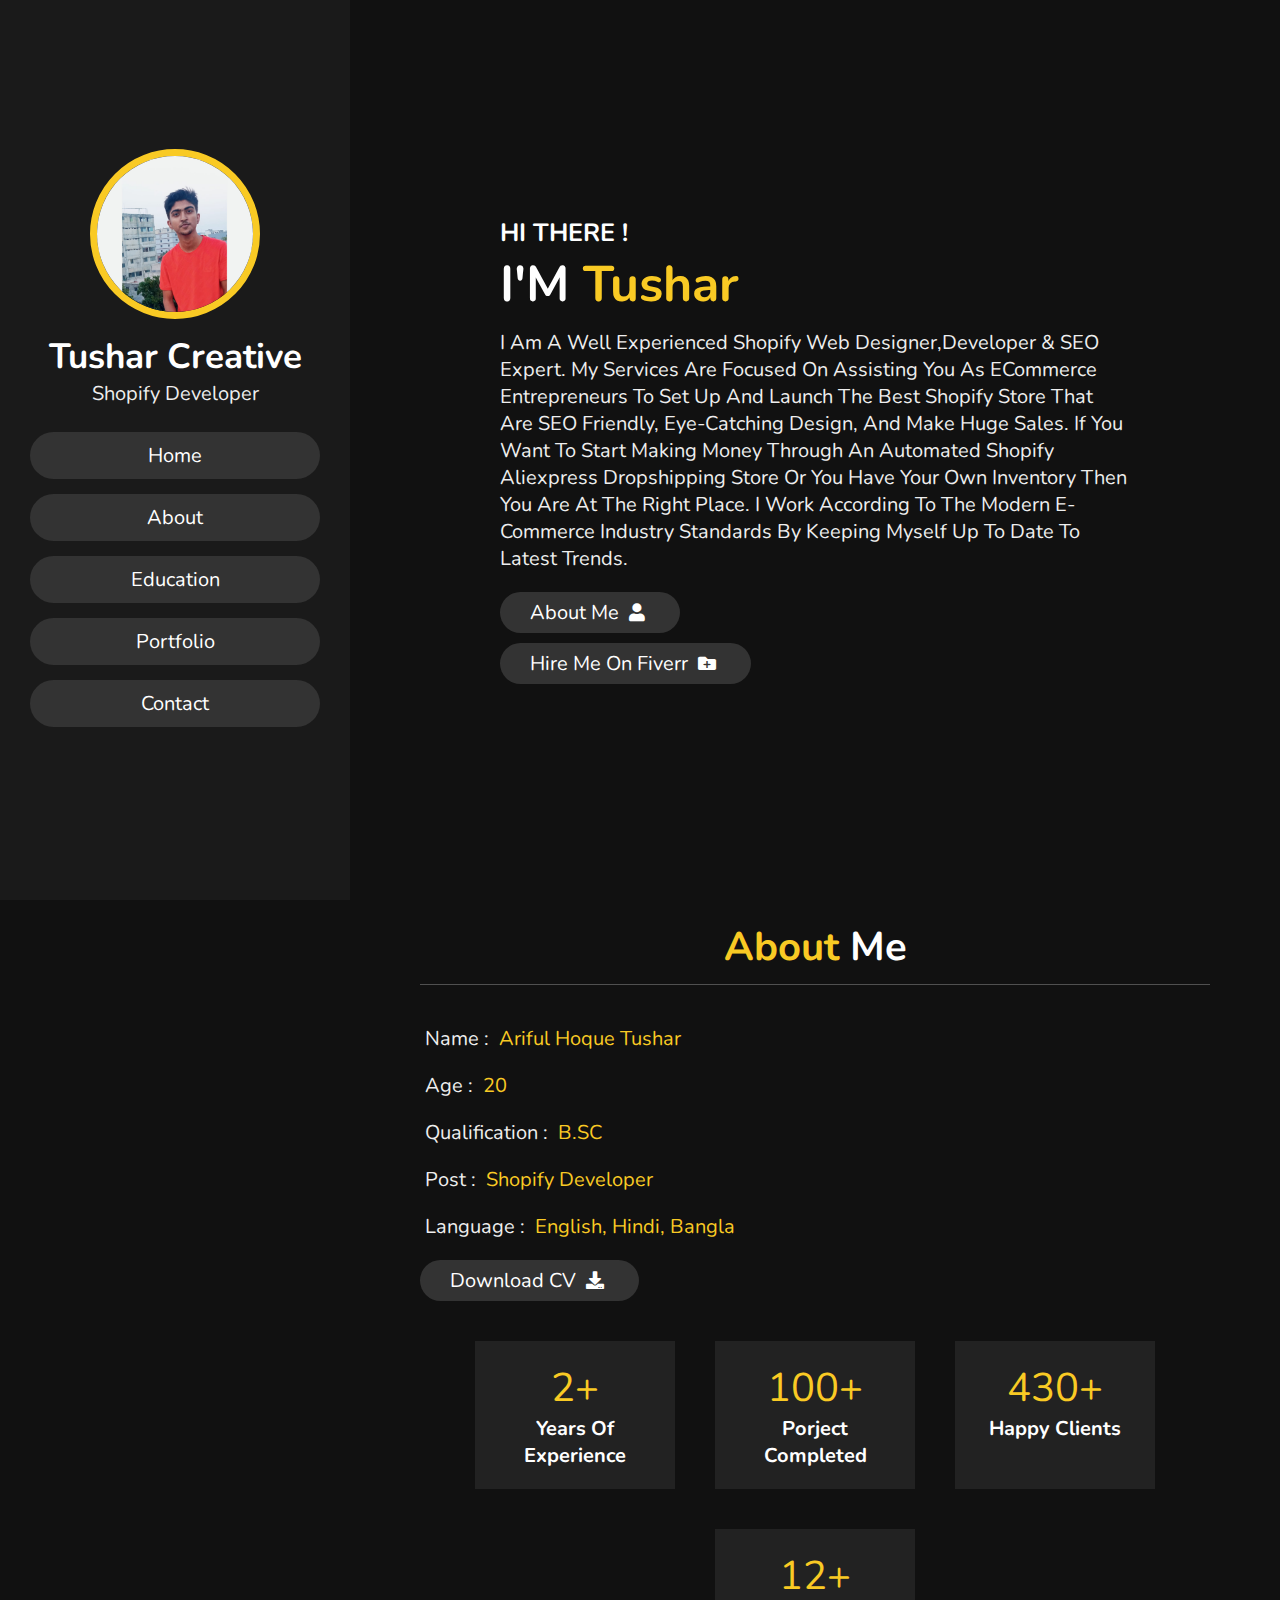
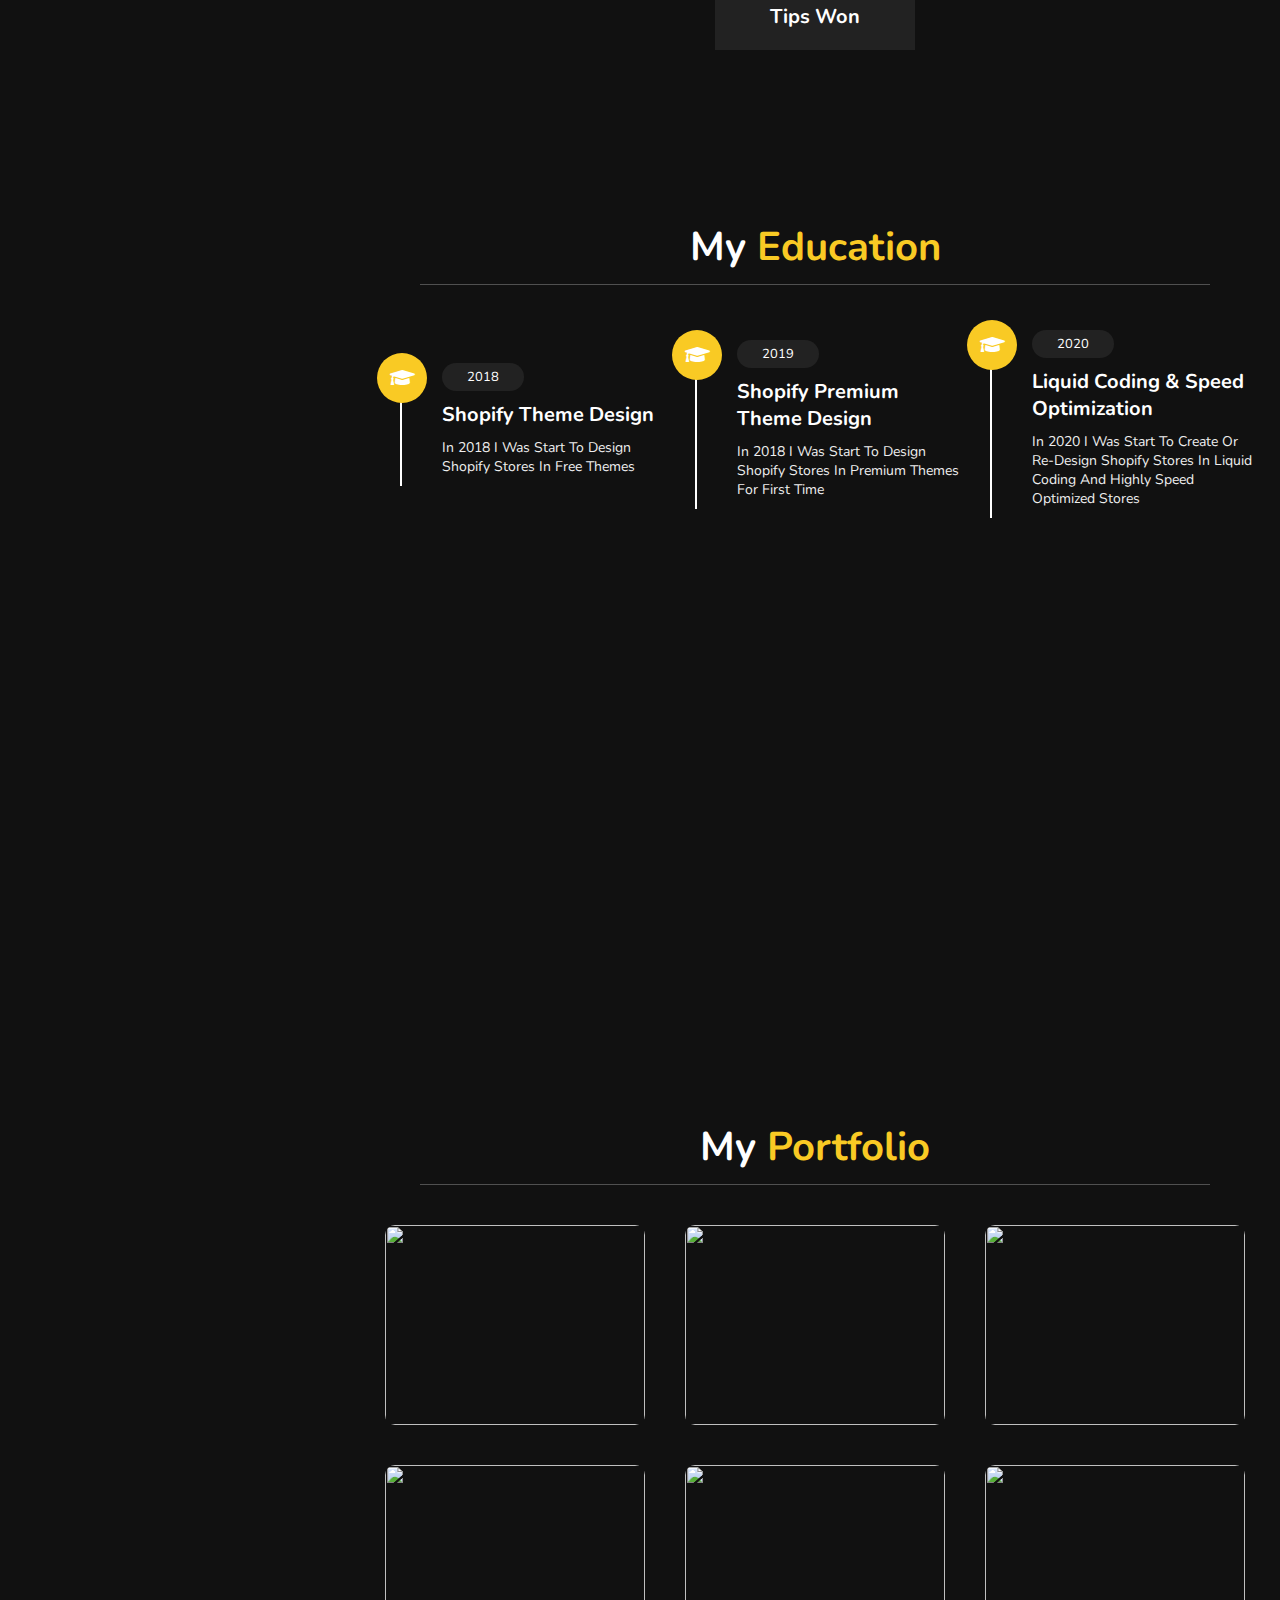
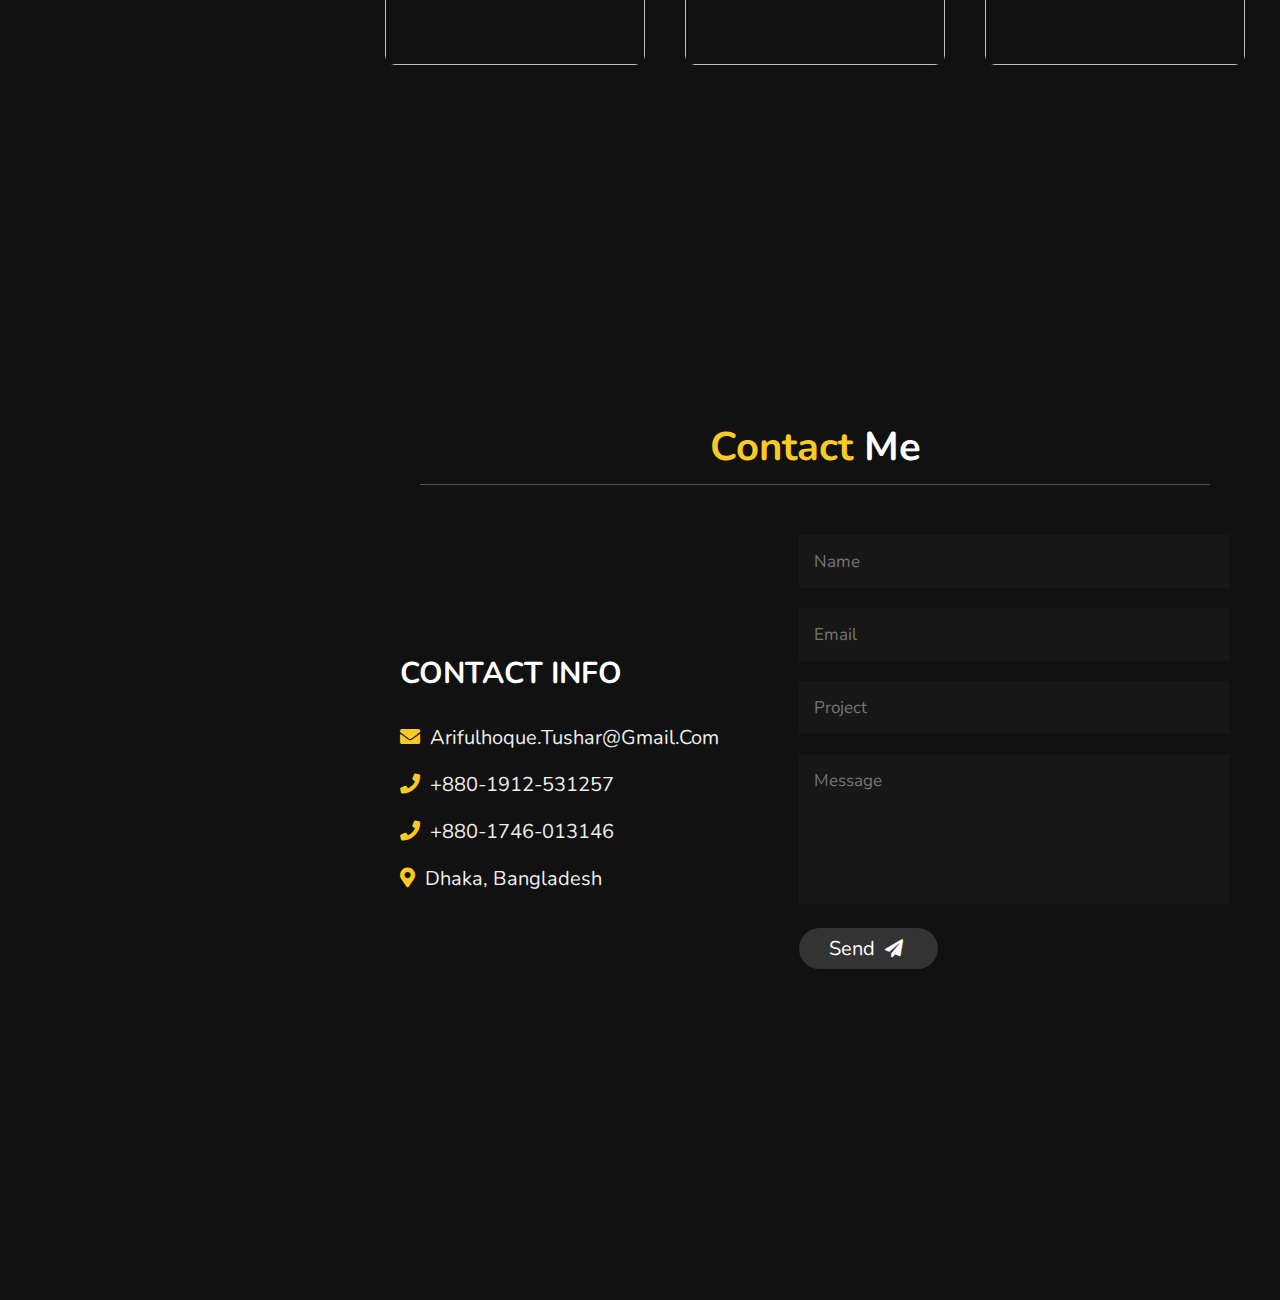
==== index.html @ 5eaf52e3 "update" ====
<!DOCTYPE html>
<html lang="en">
<head>
    <meta charset="UTF-8">
    <meta name="viewport" content="width=device-width, initial-scale=1.0">
    <title>responsive personal portfolio website design tutorail</title>

    <!-- font awesome cdn link  -->
    <link rel="stylesheet" href="https://cdnjs.cloudflare.com/ajax/libs/font-awesome/5.15.2/css/all.min.css">

    <!-- custom css file link  -->
    <link rel="stylesheet" href="style.css">

</head>
<body>
    
<!-- header section starts  -->

<header>

    <div class="user">
        <img src="images/profile.jpeg" alt="">
        <h3 class="name">Tushar Creative</h3>
        <p class="post">Shopify Developer</p>
    </div>

    <nav class="navbar">
        <ul>
            <li><a href="#home">home</a></li>
            <li><a href="#about">about</a></li>
            <li><a href="#education">education</a></li>
            <li><a href="#portfolio">portfolio</a></li>
            <li><a href="#contact">contact</a></li>
        </ul>
    </nav>

</header>

<!-- header section ends -->

<div id="menu" class="fa fa-bars"></div>

<!-- home section starts  -->

<section class="home" id="home">

    <h3>HI THERE !</h3>
    <h1>I'M <span>Tushar</span></h1>
    <p>I am a well experienced Shopify Web Designer,Developer & SEO Expert.
	   My services are focused on assisting you as eCommerce entrepreneurs to set up and launch the best Shopify store that are SEO friendly, 
	   eye-catching design, and make huge sales. If you want to start making money through an automated
	   Shopify Aliexpress dropshipping store or you have your own inventory then you are at the right place.
	   I work according to the modern e-commerce industry standards by keeping myself up to date to latest trends.
    </p>
    <a href="#about"><button class="btn">about me <i class="fas fa-user"></i></button></a> 
	<a href="https://www.fiverr.com/tushar_creative"><button class="btn">hire me on Fiverr <i class="fas fa-folder-plus"></i></button></a> 

</section>

<!-- home section ends -->

<!-- about section starts  -->

<section class="about" id="about">

<h1 class="heading"> <span>about</span> me </h1>

<div class="row">

    <div class="info">
        <h3> <span> name : </span> Ariful Hoque Tushar </h3>
        <h3> <span> age : </span> 20 </h3>
        <h3> <span> qualification : </span> B.SC </h3>
        <h3> <span> post : </span> shopify developer </h3>
        <h3> <span> language : </span> English, hindi, bangla</h3>
        <a href="#"><button class="btn"> download CV <i class="fas fa-download"></i> </button></a>
    </div>

    <div class="counter">

        <div class="box">
            <span>2+</span>
            <h3>years of experience</h3>
        </div>

        <div class="box">
            <span>100+</span>
            <h3>porject completed</h3>
        </div>

        <div class="box">
            <span>430+</span>
            <h3>happy clients</h3>
        </div>

        <div class="box">
            <span>12+</span>
            <h3>tips won</h3>
        </div>

    </div>

</div>

</section>

<!-- about section ends -->

<!-- education section starts  -->

<section class="education" id="education">

<h1 class="heading"> my <span>education</span> </h1>

<div class="box-container">

    <div class="box">
        <i class="fas fa-graduation-cap"></i>
        <span>2018</span>
        <h3>Shopify Theme Design</h3>
        <p>In 2018 I was start to design shopify stores in free themes</p>
    </div>

    <div class="box">
        <i class="fas fa-graduation-cap"></i>
        <span>2019</span>
        <h3>Shopify Premium Theme Design</h3>
        <p>In 2018 I was start to design shopify stores in premium themes for first time</p>
    </div>

    <div class="box">
        <i class="fas fa-graduation-cap"></i>
        <span>2020</span>
        <h3>Liquid Coding & Speed Optimization</h3>
        <p>In 2020 I was start to create or re-design shopify stores in Liquid coding and highly speed optimized stores </p>
    </div>

    <!--div class="box">
        <i class="fas fa-graduation-cap"></i>
        <span>2019</span>
        <h3>front end development</h3>
        <p>Lorem ipsum dolor sit amet consectetur adipisicing elit. Obcaecati quos alias praesentium. Id autem provident laborum quae, distinctio eaque temporibus!</p>
    </div>

    <div class="box">
        <i class="fas fa-graduation-cap"></i>
        <span>2020</span>
        <h3>front end development</h3>
        <p>Lorem ipsum dolor sit amet consectetur adipisicing elit. Obcaecati quos alias praesentium. Id autem provident laborum quae, distinctio eaque temporibus!</p>
    </div>

    <div class="box">
        <i class="fas fa-graduation-cap"></i>
        <span>2021</span>
        <h3>front end development</h3>
        <p>Lorem ipsum dolor sit amet consectetur adipisicing elit. Obcaecati quos alias praesentium. Id autem provident laborum quae, distinctio eaque temporibus!</p>
    </div-->

</div>

</section>

<!-- education section ends -->

<!-- portfolio section starts  -->

<section class="portfolio" id="portfolio">

<h1 class="heading"> my <span>portfolio</span> </h1>

<div class="box-container">

    <div class="box">
        <img src="images/img1.jpg" alt="">
    </div>

    <div class="box">
        <img src="images/img2.jpg" alt="">
    </div>

    <div class="box">
        <img src="images/img3.jpg" alt="">
    </div>

    <div class="box">
        <img src="images/img4.jpg" alt="">
    </div>

    <div class="box">
        <img src="images/img5.jpg" alt="">
    </div>

    <div class="box">
        <img src="images/img6.jpg" alt="">
    </div>

</div>

</section>

<!-- portfolio section ends -->

<!-- contact section starts  -->

<section class="contact" id="contact">

<h1 class="heading"> <span>contact</span> me </h1>

<div class="row">

    <div class="content">

        <h3 class="title">contact info</h3>

        <div class="info">
            <h3> <i class="fas fa-envelope"></i> arifulhoque.tushar@gmail.com </h3>
            <h3> <i class="fas fa-phone"></i> +880-1912-531257 </h3>
            <h3> <i class="fas fa-phone"></i> +880-1746-013146 </h3>
            <h3> <i class="fas fa-map-marker-alt"></i> Dhaka, Bangladesh </h3>
        </div>

    </div>

    <form action="">

        <input type="text" placeholder="name" class="box">
        <input type="email" placeholder="email" class="box">
        <input type="text" placeholder="project" class="box">
        <textarea name="" id="" cols="30" rows="10" class="box message" placeholder="message"></textarea>
        <button type="submit" class="btn"> send <i class="fas fa-paper-plane"></i> </button>

    </form>

</div>

</section>

<!-- contact section ends -->


<!-- scroll top button  -->

<a href="#home" class="top">
    <img src="images/scroll-top-img.png" alt="">
</a>















<!-- jquery cdn link  -->
<script src="https://cdnjs.cloudflare.com/ajax/libs/jquery/3.6.0/jquery.min.js"></script>

<!-- custom js file link  -->
<script src="js/script.js"></script>


</body>
</html>
---- style.css ----
@import url('https://fonts.googleapis.com/css2?family=Nunito:wght@200;300;400;600&display=swap');

:root{
    --yellow:#f9ca24;
}

*{
    font-family: 'Nunito', sans-serif;
    margin:0; padding:0;
    box-sizing: border-box;
    text-decoration: none;
    outline: none; border:none;
    text-transform: capitalize;
    transition: all .2s linear;
}

*::selection{
    background:var(--yellow);
    color:#333;
}

html{
    font-size: 62.5%;
    overflow-x: hidden;
}

html::-webkit-scrollbar{
    width:1.4rem;
}

html::-webkit-scrollbar-track{
    background:#222;
}

html::-webkit-scrollbar-thumb{
    background:var(--yellow);
}

body{
    background:#111;
    overflow-x: hidden;
    padding-left: 35rem;
}

section{
    min-height: 100vh;
    padding:1rem;
}

.btn{
    padding:.7rem 3rem;
    background:#333;
    color:#fff;
    cursor: pointer;
    margin-top: 1rem;
    font-size: 2rem;
    border-radius: 5rem;
}

.btn i{
    padding:0 .5rem;
    font-size: 1.8rem;
}

.btn:hover{
    background:var(--yellow);
}

.heading{
    text-align: center;
    margin:0 6rem;
    font-size: 4rem;
    padding:1rem;
    border-bottom: .1rem solid #fff4;
    color:#fff;
}

.heading span{
    color:var(--yellow);
}

header{
    position: fixed;
    top:0; left:0;
    z-index: 1000;
    height:100%;
    width:35rem;
    background:#1a1a1a;
    display: flex;
    align-items: center;
    justify-content: center;
    flex-flow: column;
    text-align: center;
}

header .user img{
    height:17rem;
    width:17rem;
    border-radius: 50%;
    object-fit: cover;
    margin-bottom: 1rem;
    border:.7rem solid var(--yellow);
}

header .user .name{
    font-size: 3.5rem;
    color:#fff;
}

header .user .post{
    font-size: 2rem;
    color:#eee;
}

header .navbar{
    width:100%;
}

header .navbar ul{
    list-style: none;
    padding:1rem 3rem;
}


header .navbar ul li a{
    display: block;
    padding:1rem;
    margin:1.5rem 0;
    background:#333;
    color:#fff;
    font-size: 2rem;
    border-radius: 5rem;
}

header .navbar ul li a:hover{
    background:var(--yellow);
}

#menu{
    position: fixed;
    top:2rem; right:2rem;
    background:#333;
    color:#fff;
    cursor: pointer;
    font-size: 2.5rem;
    padding:1rem 1.5rem;
    z-index: 1000;
    display: none;
}

.home{
    display: flex;
    justify-content: center;
    flex-flow: column;
    padding:0 15rem;
}

.home h3{
    font-size: 2.5rem;
    color:#fff;
}

.home h1{
    font-size:5rem;
    color:#fff;
}

.home h1 span{
    color:var(--yellow);
}

.home p{
    font-size:2rem;
    color:#eee;
    padding: 1rem 0;
}

.about .row{
    display: flex;
    align-items: center;
    justify-content: center;
    flex-wrap: wrap;
    padding:1rem 0;
}

.about .row .info{
    flex:1 1 48rem;
    padding:2rem 1rem;
    padding-left: 6rem;
}

.about .row .info h3{
    font-size: 2rem;
    color:var(--yellow);
    padding:1rem 0;
    font-weight: normal;
}

.about .row .info h3 span{
    color:#eee;
    padding:0 .5rem;
}

.about .row .counter{
    flex:1 1 48rem;
    display: flex;
    justify-content: center;
    flex-wrap: wrap;
}

.about .row .counter .box{
    width:20rem;
    background:#222;
    text-align: center;
    padding: 2rem;
    margin:2rem;
}

.about .row .counter .box span{
    font-size: 4rem;
    color:var(--yellow);
}

.about .row .counter .box h3{
    font-size: 2rem;
    color:#fff;
}

.education .box-container{
    display: flex;
    align-items: center;
    justify-content: space-between;
    flex-wrap: wrap;
    padding:1rem 0;
    padding-left: 3rem;
}

.education .box-container .box{
    width:27rem;
    margin:4rem 1rem;
    padding-left: 4rem;
    border-left: .2rem solid #fff;
    position: relative;
}

.education .box-container .box span{
    font-size: 1.3rem;
    background:#222;
    color:#fff;
    border-radius: 5rem;
    padding:.5rem 2.5rem;
}

.education .box-container .box h3{
    font-size: 2rem;
    color:#fff;
    padding-top: 1.5rem;
}

.education .box-container .box p{
    font-size: 1.4rem;
    color:#eee;
    padding: 1rem 0;
}

.education .box-container .box i{
    position: absolute;
    top:-1.5rem; left:-2.5rem;
    height:5rem;
    width: 5rem;
    border-radius: 50%;
    line-height: 5rem;
    text-align: center;
    font-size: 2rem;
    color:#fff;
    background:var(--yellow);
}

.portfolio .box-container{
    display: flex;
    align-items: center;
    justify-content: center;
    flex-wrap: wrap;
    padding:2rem 0;
}

.portfolio .box-container .box{
    height: 20rem;
    width:26rem;
    border-radius: 1rem;
    margin:2rem;
    overflow: hidden;
    cursor: pointer;
}

.portfolio .box-container .box img{
    height:100%;
    width:100%;
    object-fit: cover;
}

.portfolio .box-container .box:hover img{
    transform: scale(1.2);
}

.contact .row{
    display: flex;
    align-items: center;
    justify-content: center;
    flex-wrap: wrap;
}

.contact .row .content{
    flex:1 1 30rem;
    padding:4rem;
    padding-bottom: 0;
}

.contact .row form{
    flex:1 1 45rem;
    padding:2rem;
    margin:2rem;
    margin-bottom: 4rem;
}

.contact .row form .box{
    padding:1.5rem;
    margin:1rem 0;
    background:#3333;
    color:#fff;
    text-transform: none;
    font-size: 1.7rem;
    width:100%;
}

.contact .row form .box::placeholder{
    text-transform: capitalize;
}

.contact .row form .message{
    height: 15rem;
    resize: none;
}

.contact .row .content .title{
    text-transform: uppercase;
    color:#fff;
    font-size: 3rem;
    padding-bottom: 2rem;
}

.contact .row .content .info h3{
    display: flex;
    align-items: center;
    font-size: 2rem;
    color:#eee;
    padding:1rem 0;
    font-weight: normal;
}

.contact .row .content .info h3 i{
    padding-right: 1rem;
    color:var(--yellow);
}

.top{
    position: fixed;
    bottom:7.5rem; right: 2rem;
    z-index: 100;
    display: none;
}



















/* media queries  */

@media (max-width:1200px){

    html{
        font-size: 55%;
    }

    .home{
        padding:1rem 4rem;
    }

}

@media (max-width:991px){

   header{
       left:-120%;
   }

   #menu{
       display: block;
   }

   header.toggle{
    left:0%;
   }

   body{
       padding:0;
   }

}

@media (max-width:768px){

    html{
        font-size: 50%;
    }
 
 }

@media (max-width:400px){

    header{
        width: 100vw;
    }

    .heading{
        margin:0 3rem;
    }

    .about .row .counter .box{
        width: 100%;
    }
 
    .education .box-container .box{
        width:100%;
    }

    .portfolio .box-container .box{
        width:100%;
    }

    .contact .row form{
        margin:3rem 0;
    }

 }
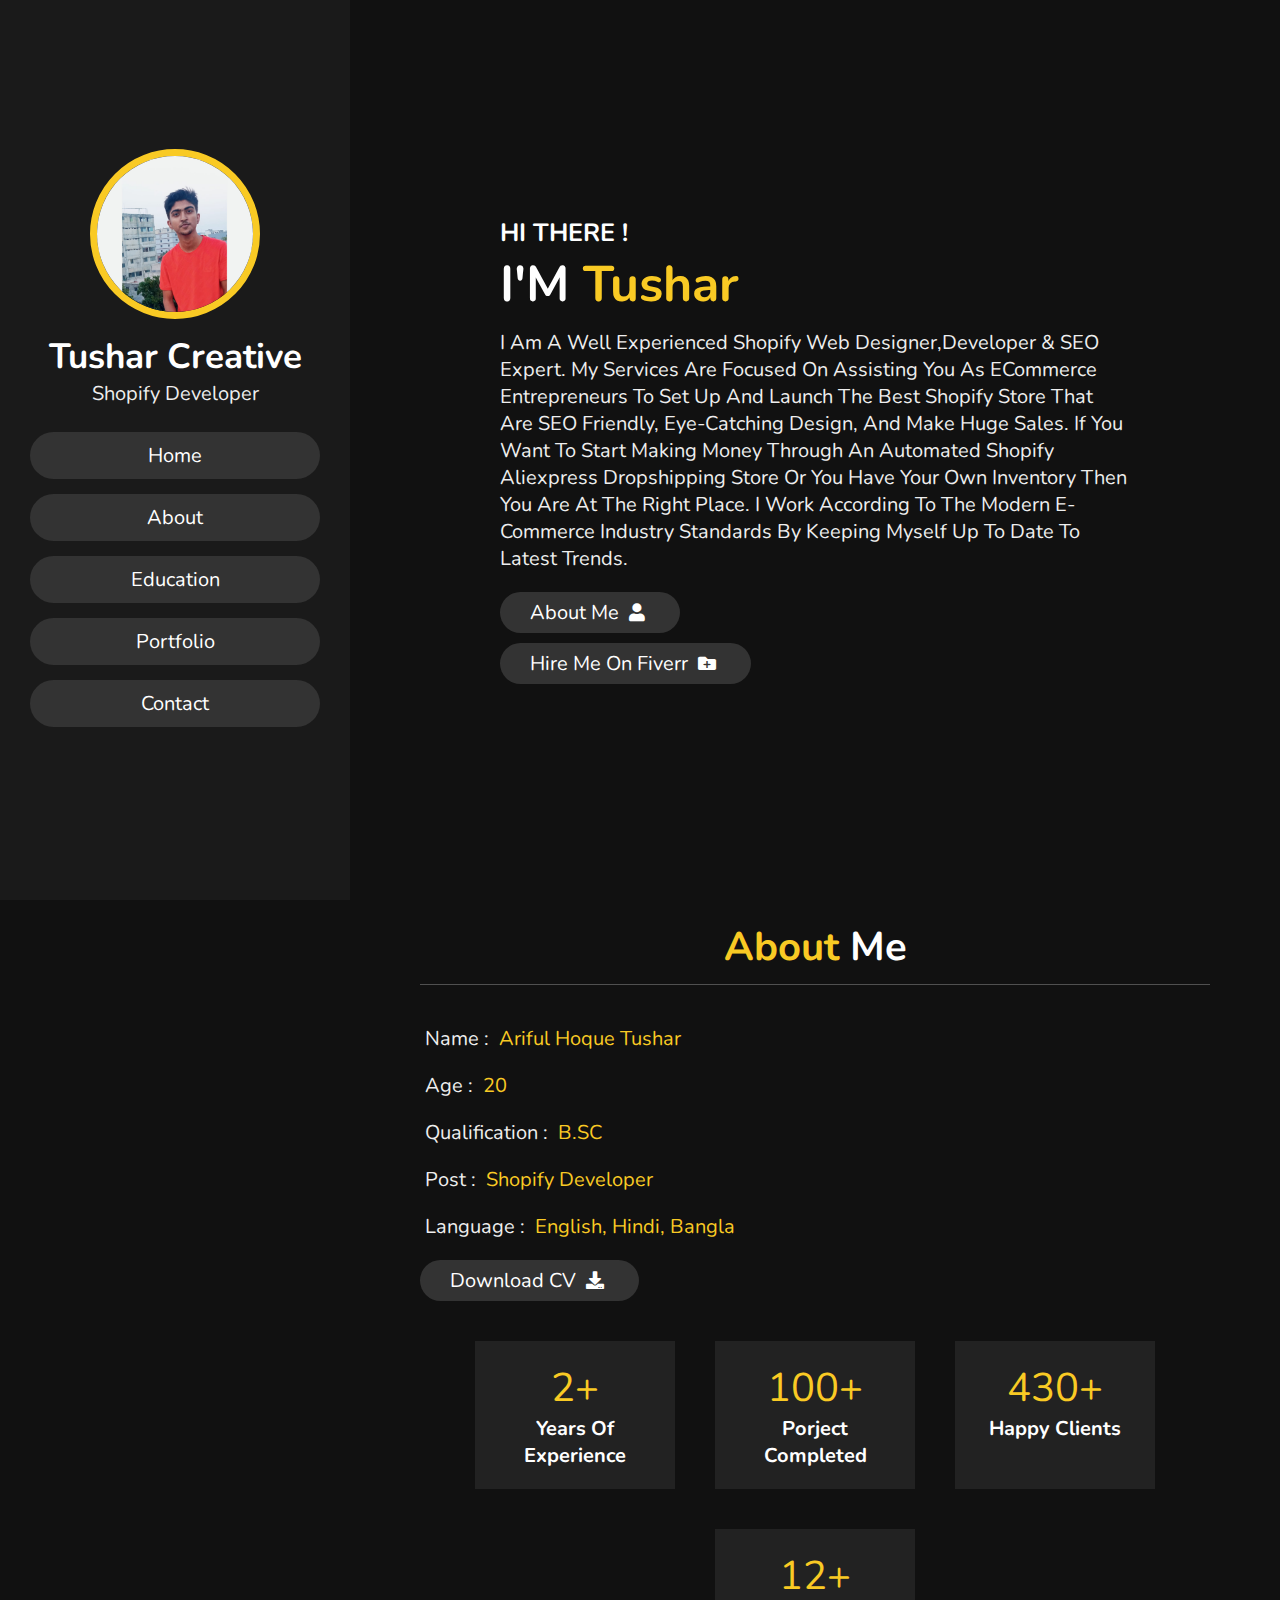
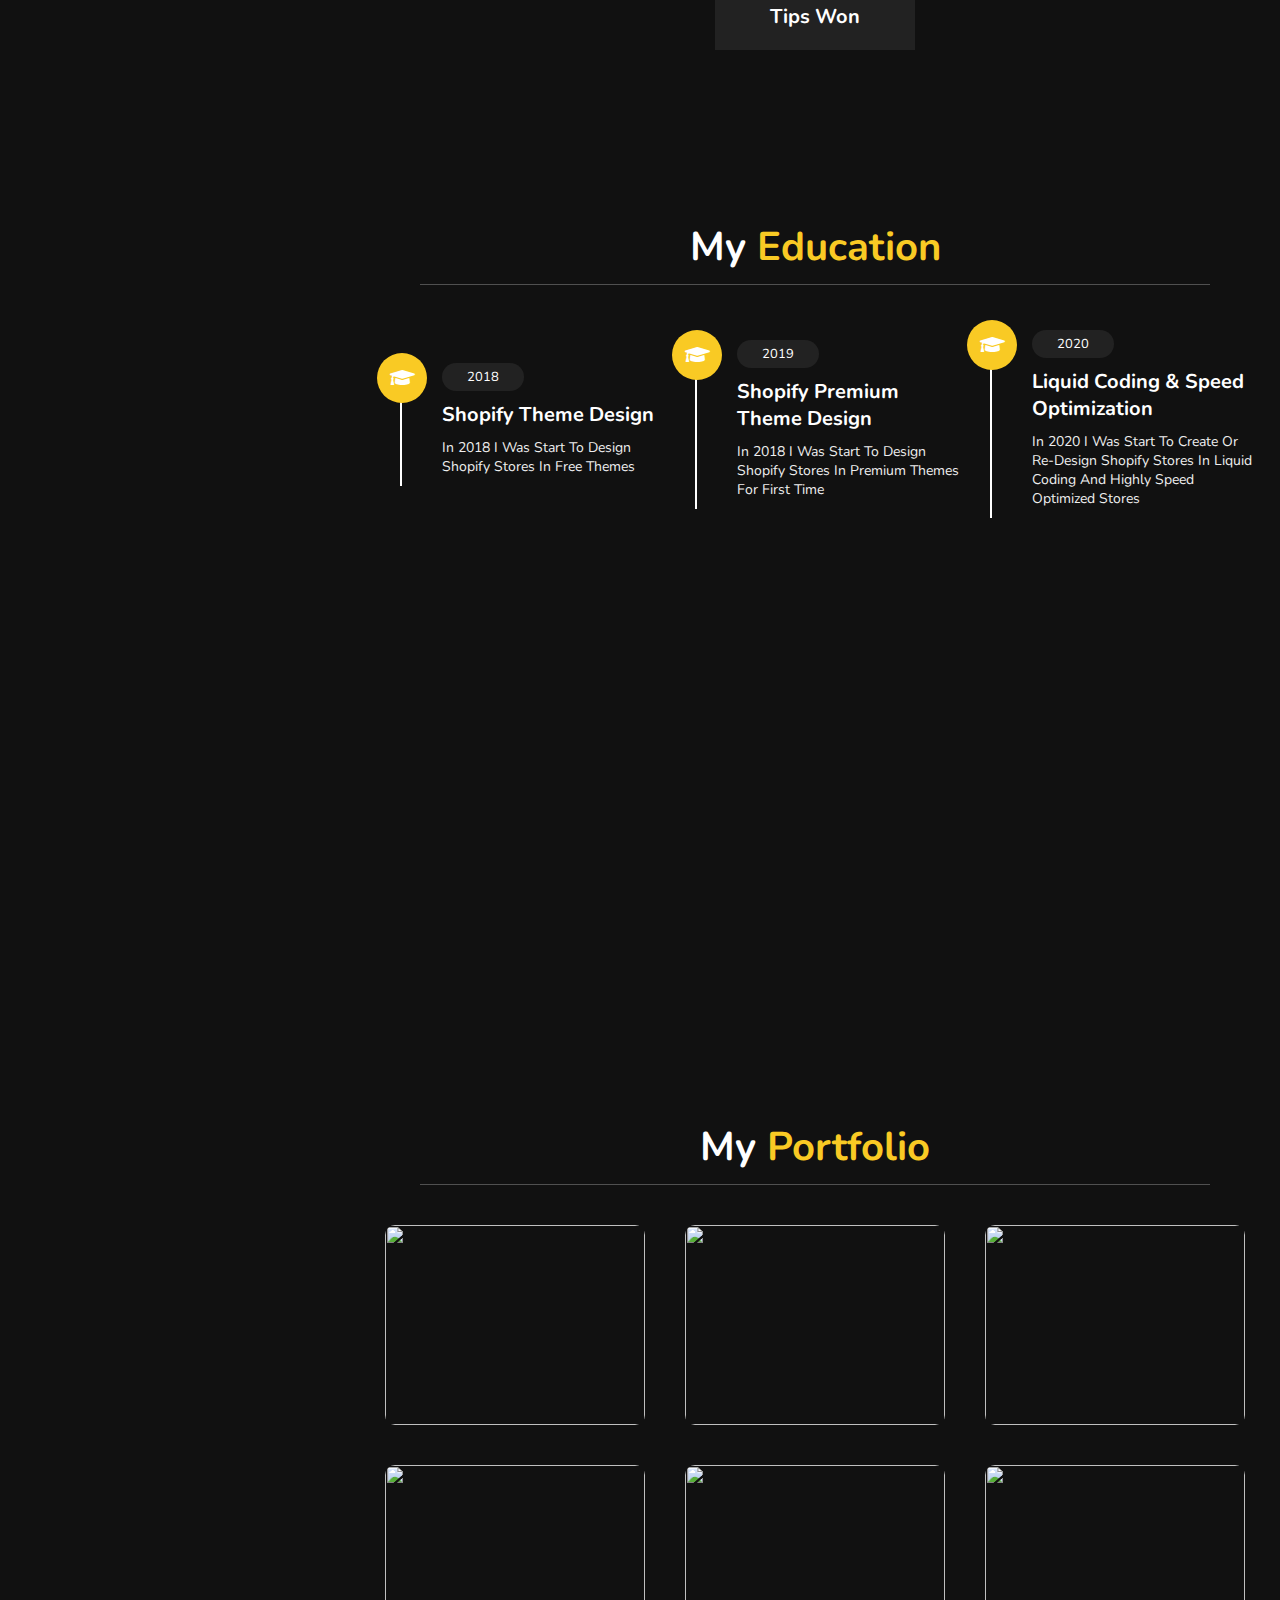
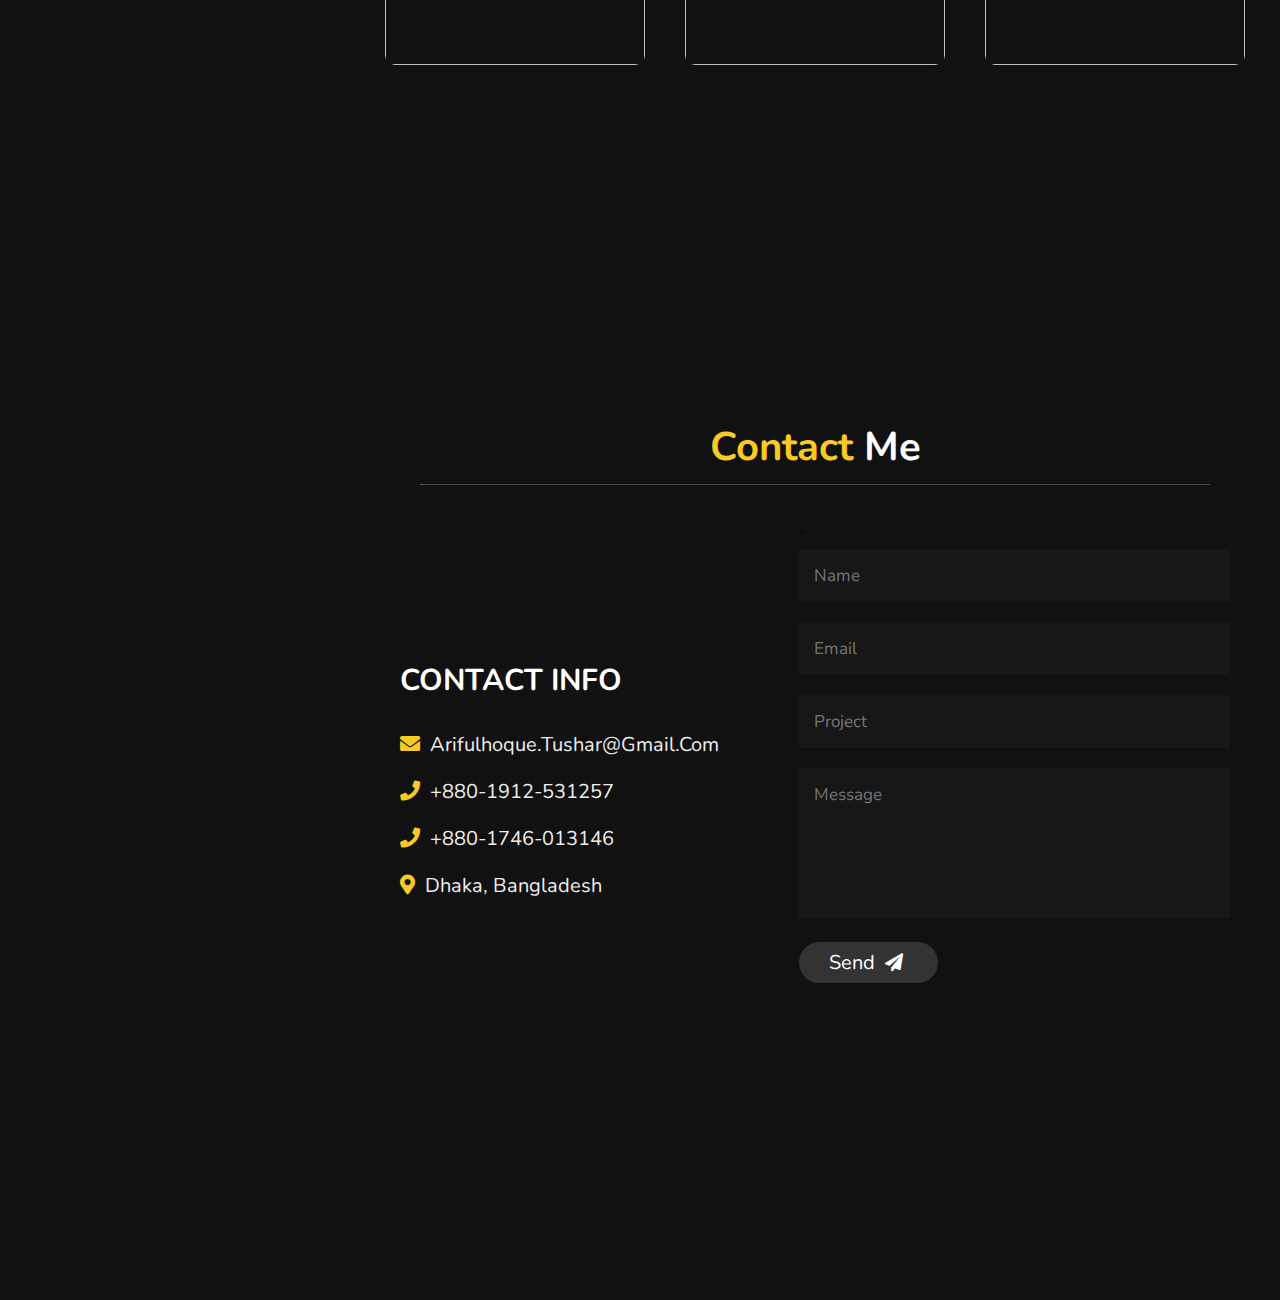
==== commit 1f77a0a4: "Update index.html" ====
--- a/index.html
+++ b/index.html
@@ -221,7 +221,9 @@
 
     </div>
 
-    <form action="">
+    <form class="gform" action="https://script.google.com/macros/s/AKfycbw9COjVww6k12Sk96BACqRR80S0xU97RdhTh3tdqUkwgSPpEdKdmJnJ5beXAN2wpoq4/exec" method="POST"
+	data-email="arifulhoque.tushar@gmail.com">
+	>
 
         <input type="text" placeholder="name" class="box">
         <input type="email" placeholder="email" class="box">
@@ -232,6 +234,9 @@
     </form>
 
 </div>
+<div class="thankyou_message" style="display:none;">
+      <h3><em>Thanks</em> for contacting us!</h3>
+	  <h3> we will get back to you soon!</h3>
 
 </section>
 
@@ -257,7 +262,7 @@
 
 
 
-
+<script data-cfasync="false" src="form-submission-handler.js></script>
 <!-- jquery cdn link  -->
 <script src="https://cdnjs.cloudflare.com/ajax/libs/jquery/3.6.0/jquery.min.js"></script>
 
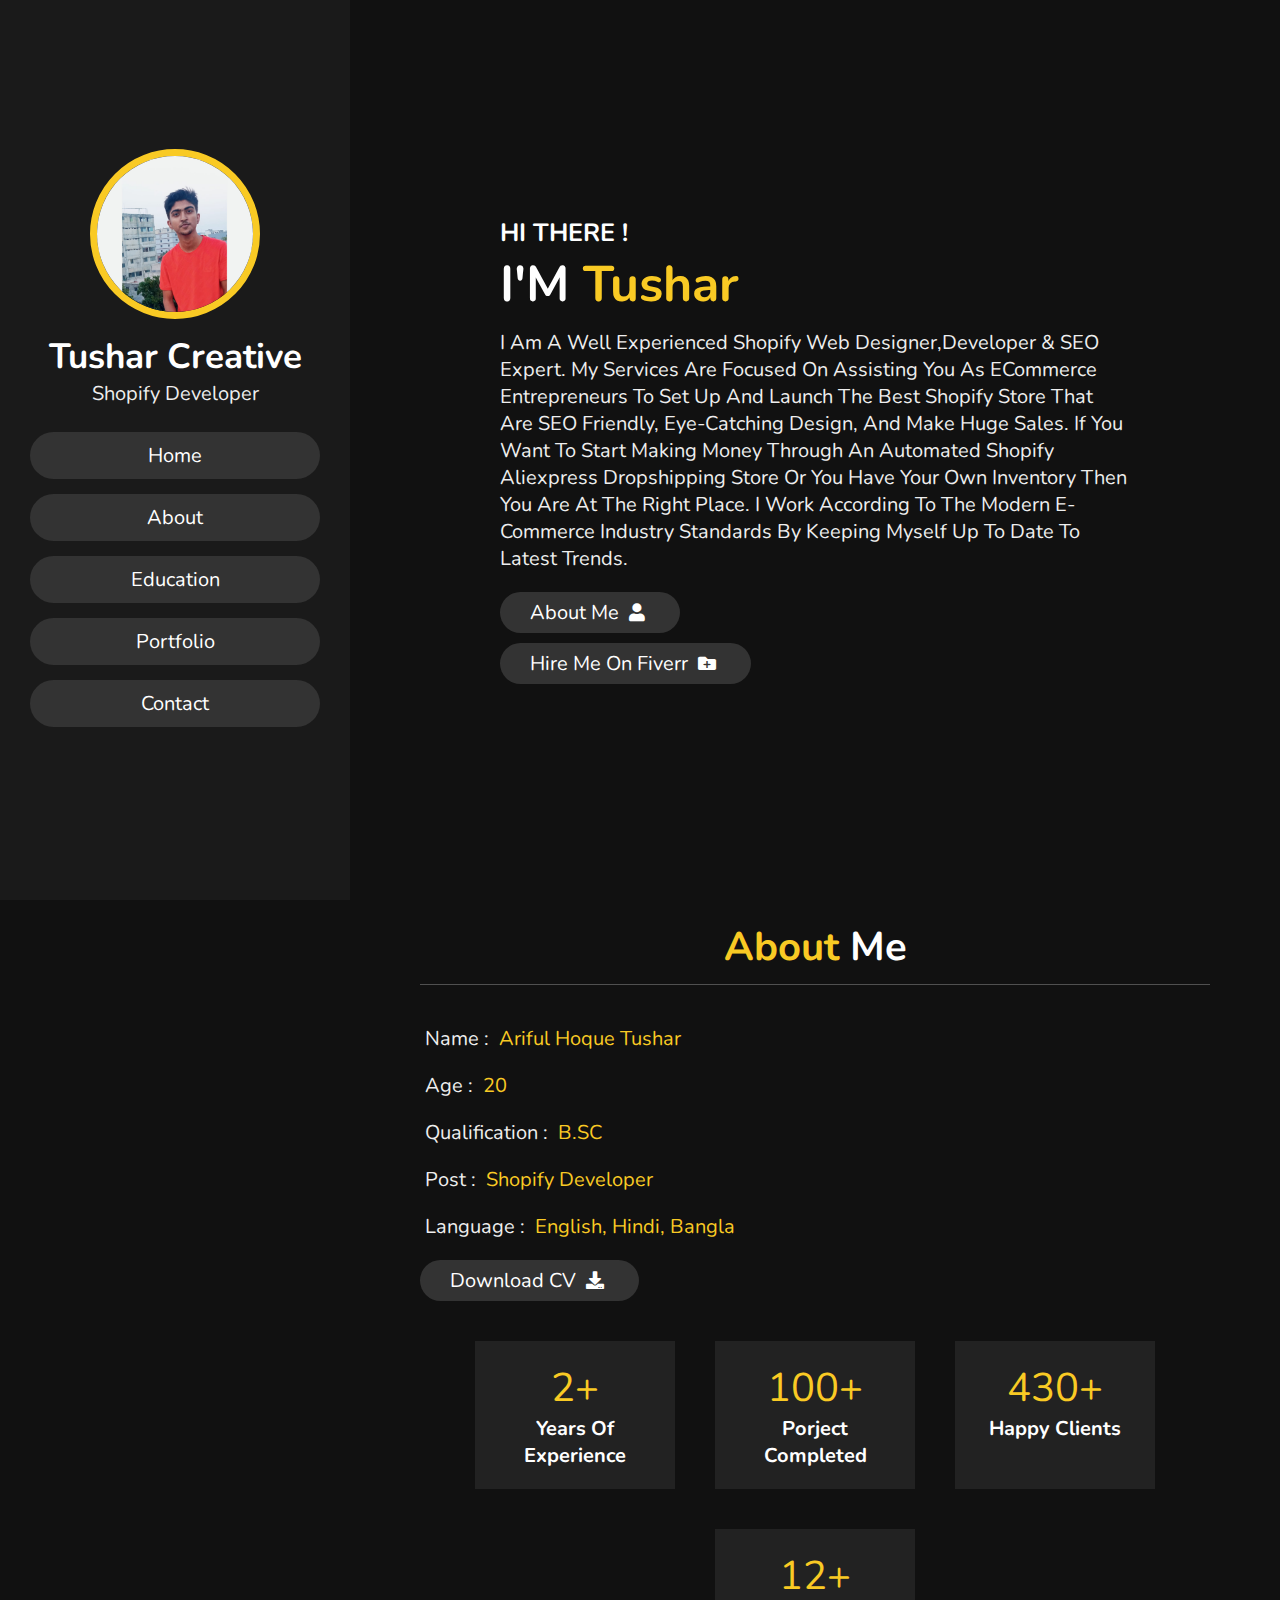
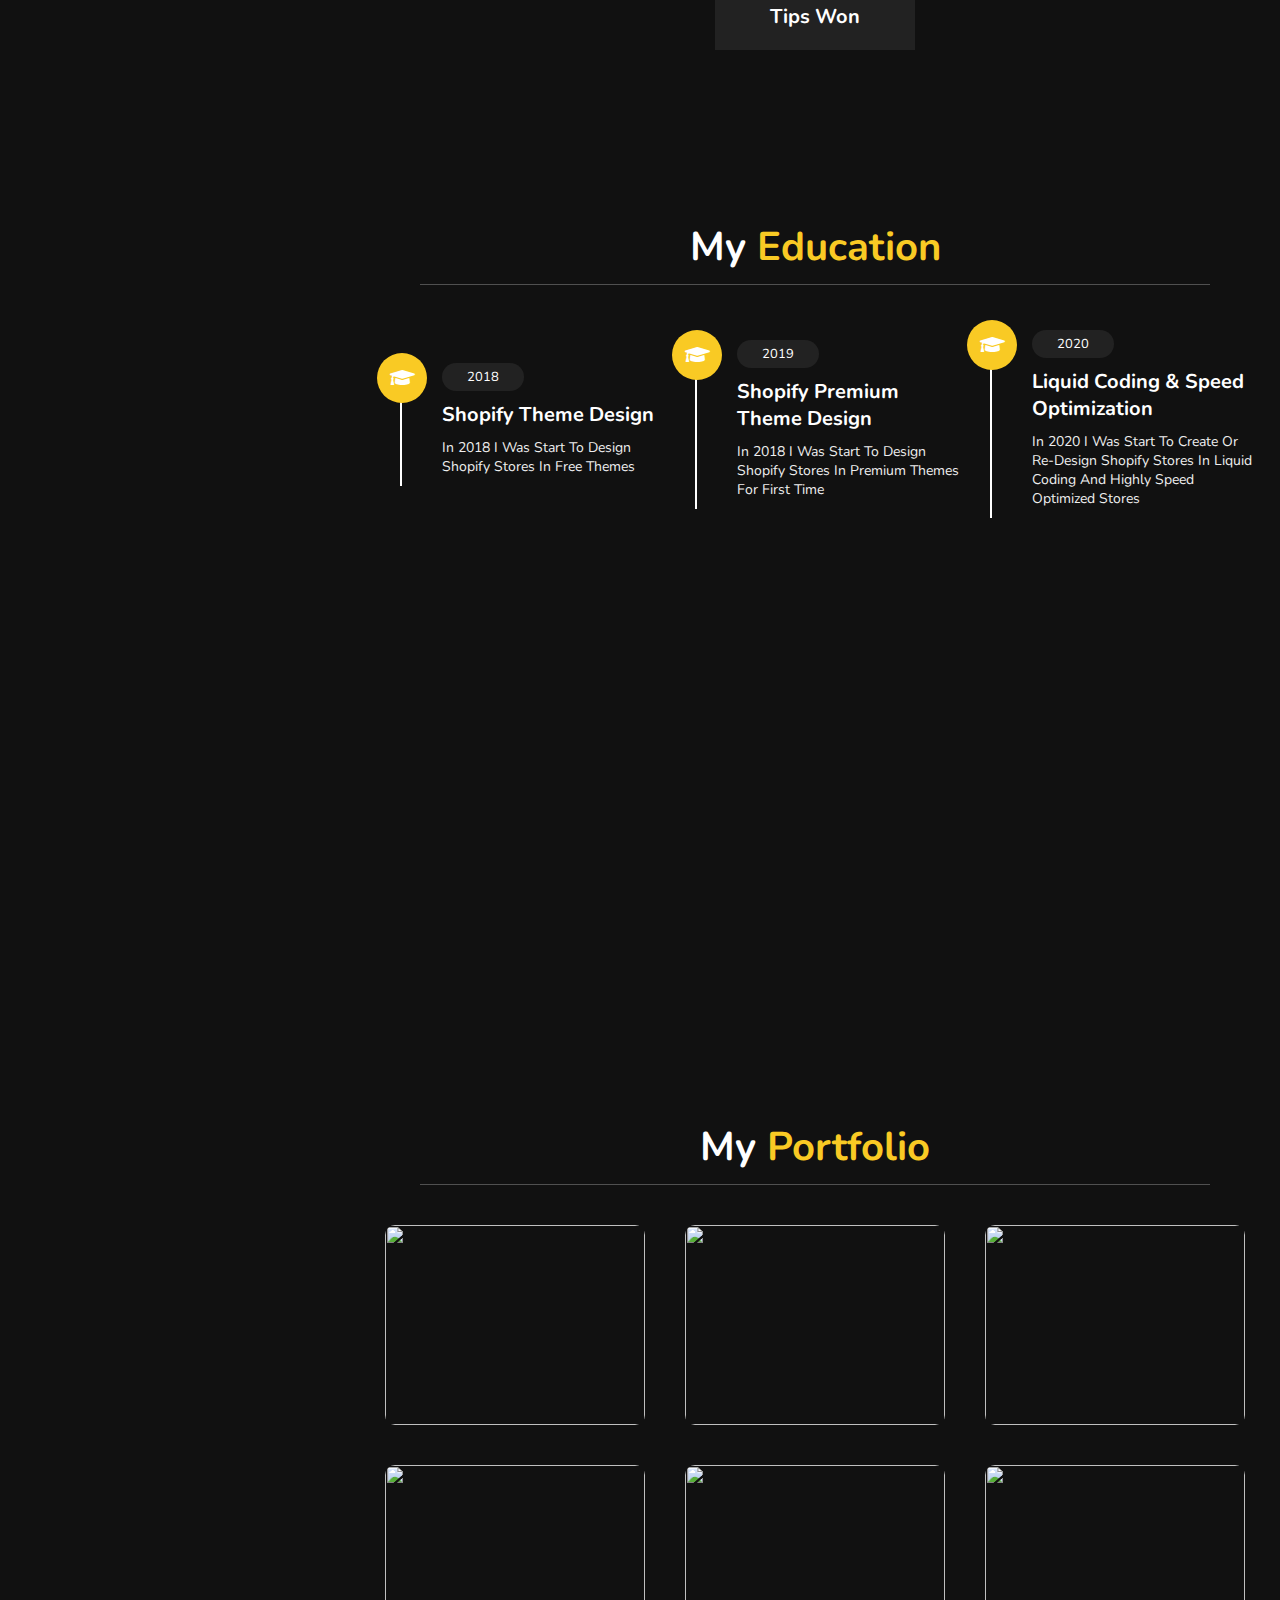
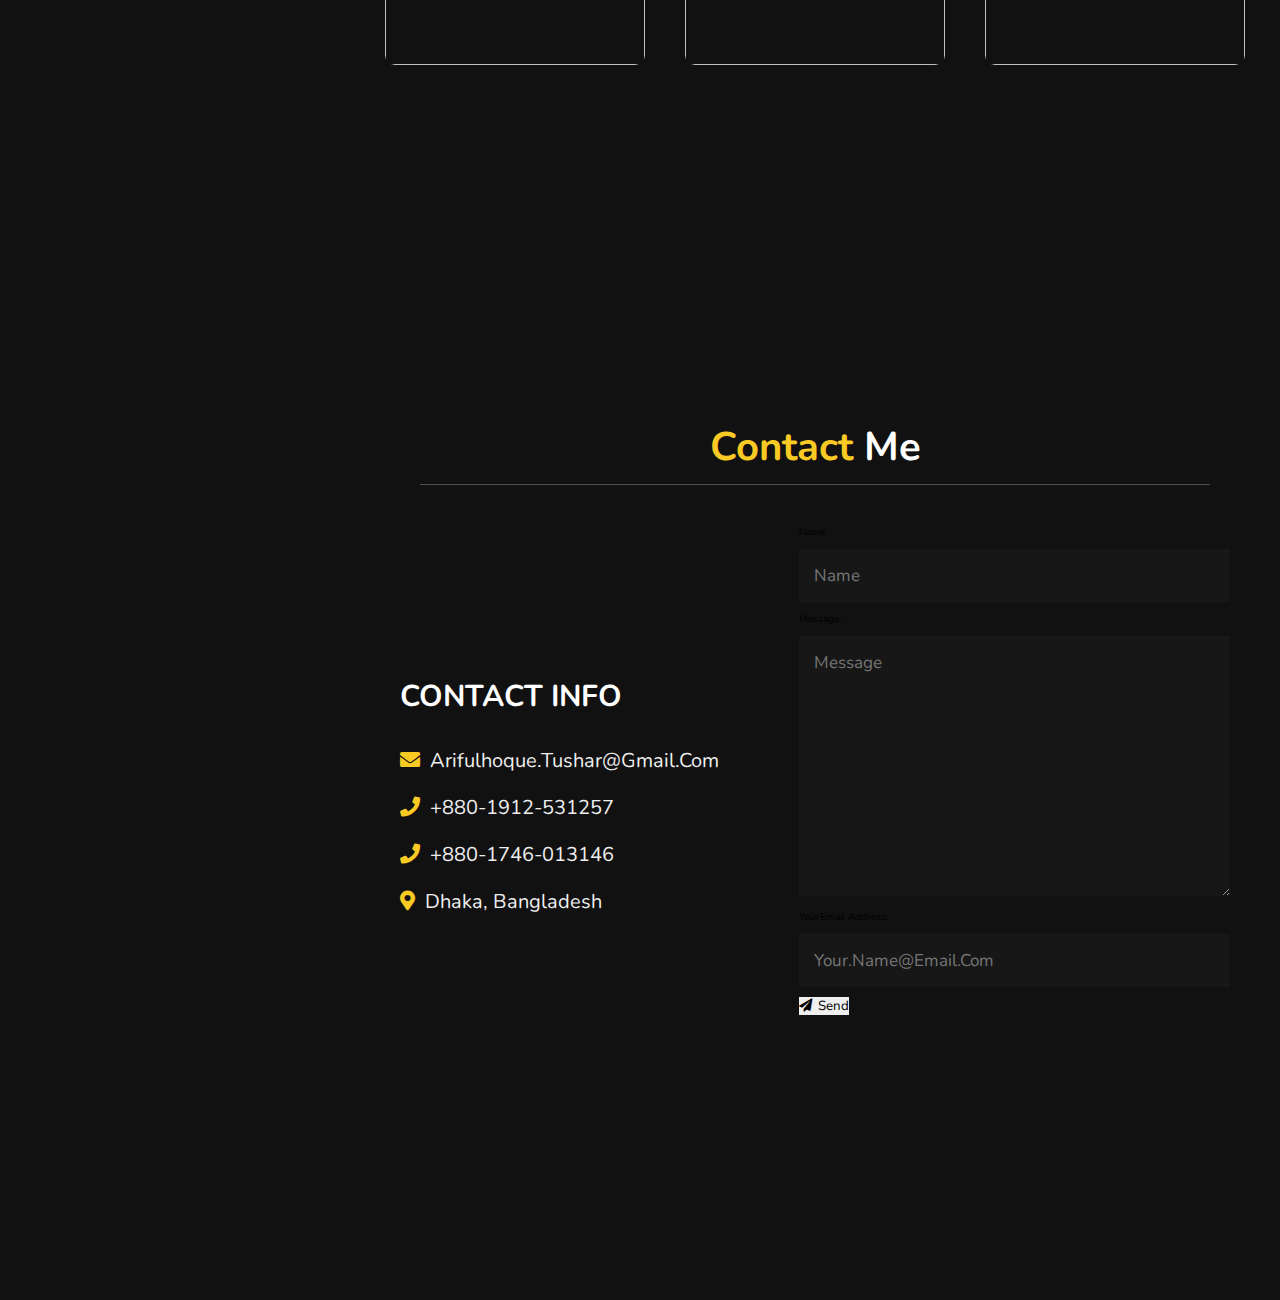
==== commit d9561732: "Update index.html" ====
--- a/index.html
+++ b/index.html
@@ -223,21 +223,30 @@
 
     <form class="gform" action="https://script.google.com/macros/s/AKfycbw9COjVww6k12Sk96BACqRR80S0xU97RdhTh3tdqUkwgSPpEdKdmJnJ5beXAN2wpoq4/exec" method="POST"
 	data-email="arifulhoque.tushar@gmail.com">
-	>
-
-        <input type="text" placeholder="name" class="box">
+	
+
+        <!--input type="text" placeholder="name" class="box">
         <input type="email" placeholder="email" class="box">
         <input type="text" placeholder="project" class="box">
         <textarea name="" id="" cols="30" rows="10" class="box message" placeholder="message"></textarea>
-        <button type="submit" class="btn"> send <i class="fas fa-paper-plane"></i> </button>
-
+        <button type="submit" class="btn"> send <i class="fas fa-paper-plane"></i> </button-->
+       <label for="name">Name:</label>
+	   <input id="name" name="name" placeholder="name"class="box"/>
+	   <br>
+	   <label for="message">Message:</label>
+	   <textarea id="message" name="message" rows="10" placeholder="message"class="box"></textarea>
+	   <label for="email"><em>Your</em>Email Address:</label>
+	   <input id="email" name="email" type="email" value="" 
+	   required placeholder="your.name@email.com"class="box"/>
+	   <button class="button-success pure-button button-xlarge"> <i class="fa fa-paper-plane"></i> &nbsp;Send
+	   </button>
     </form>
 
 </div>
-<div class="thankyou_message" style="display:none;">
+<div style="display:none;"id="thankyou_message" >
       <h3><em>Thanks</em> for contacting us!</h3>
 	  <h3> we will get back to you soon!</h3>
-
+</div>
 </section>
 
 <!-- contact section ends -->
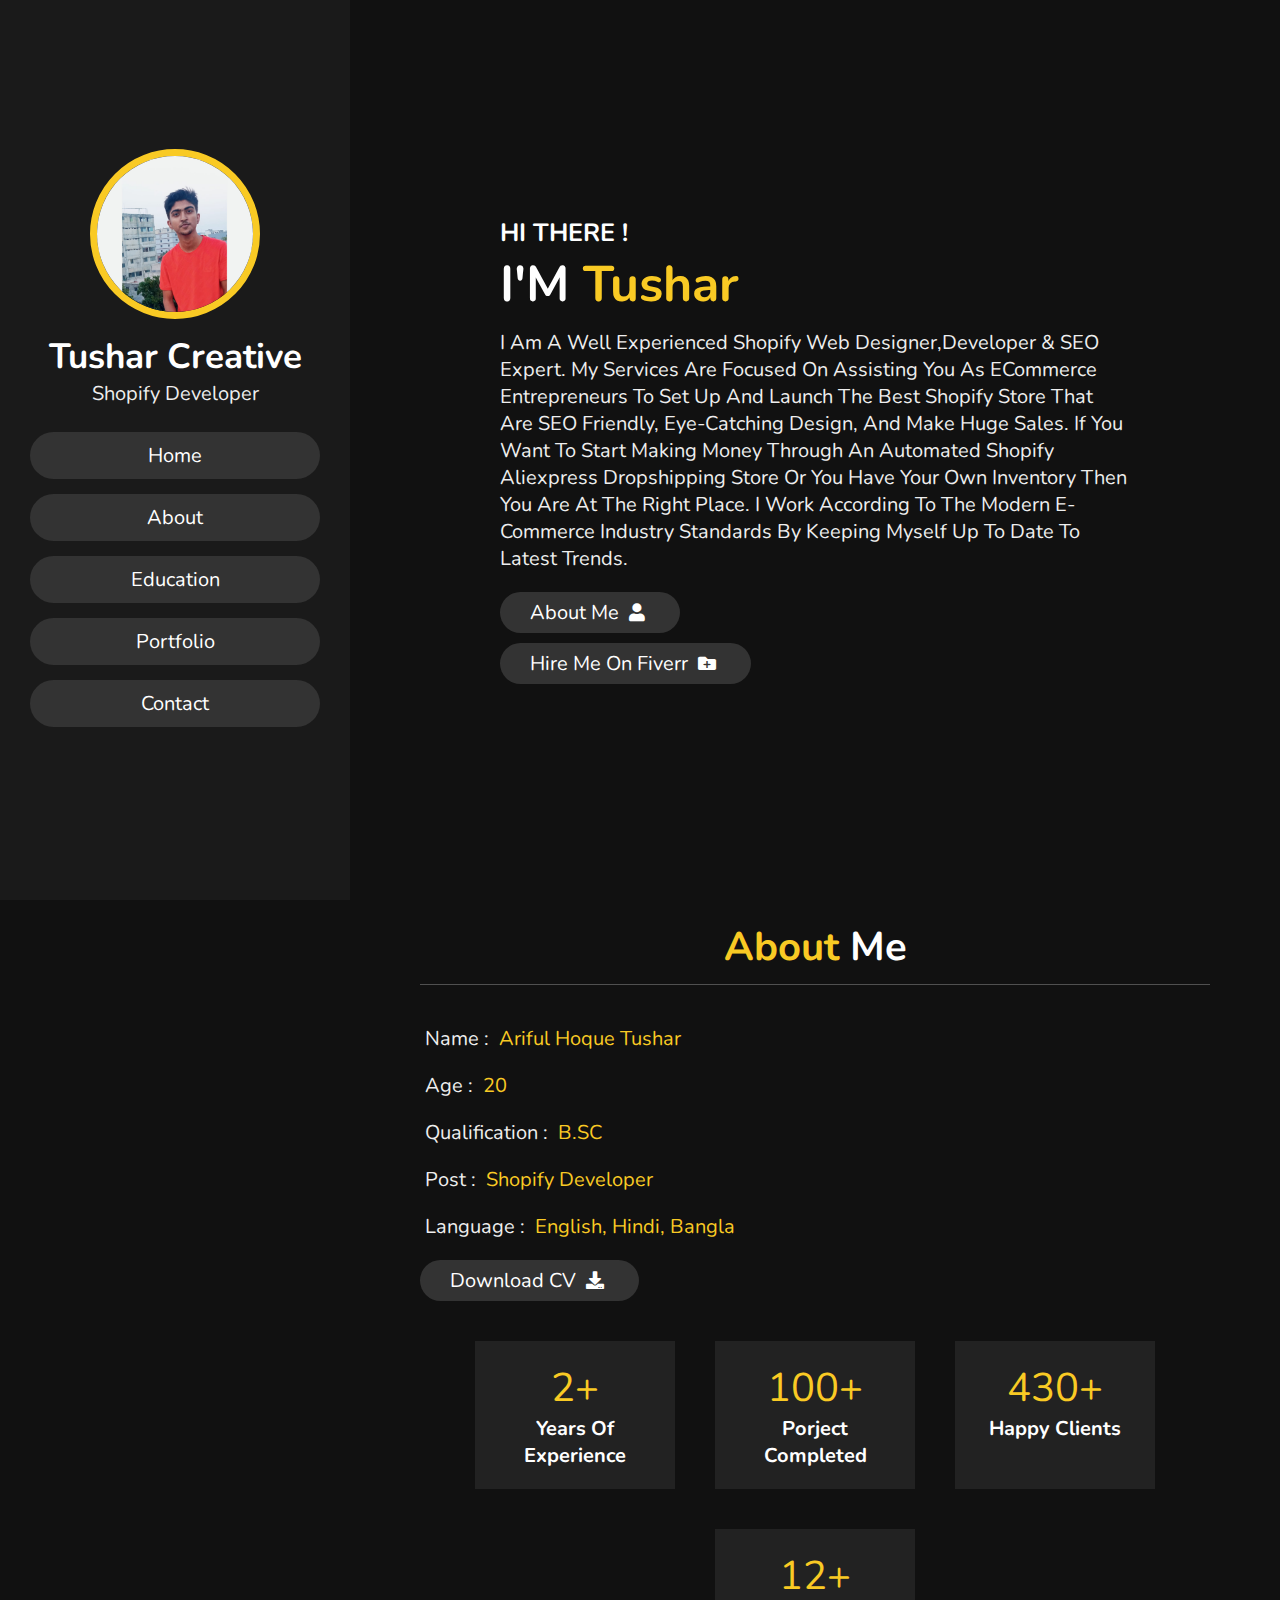
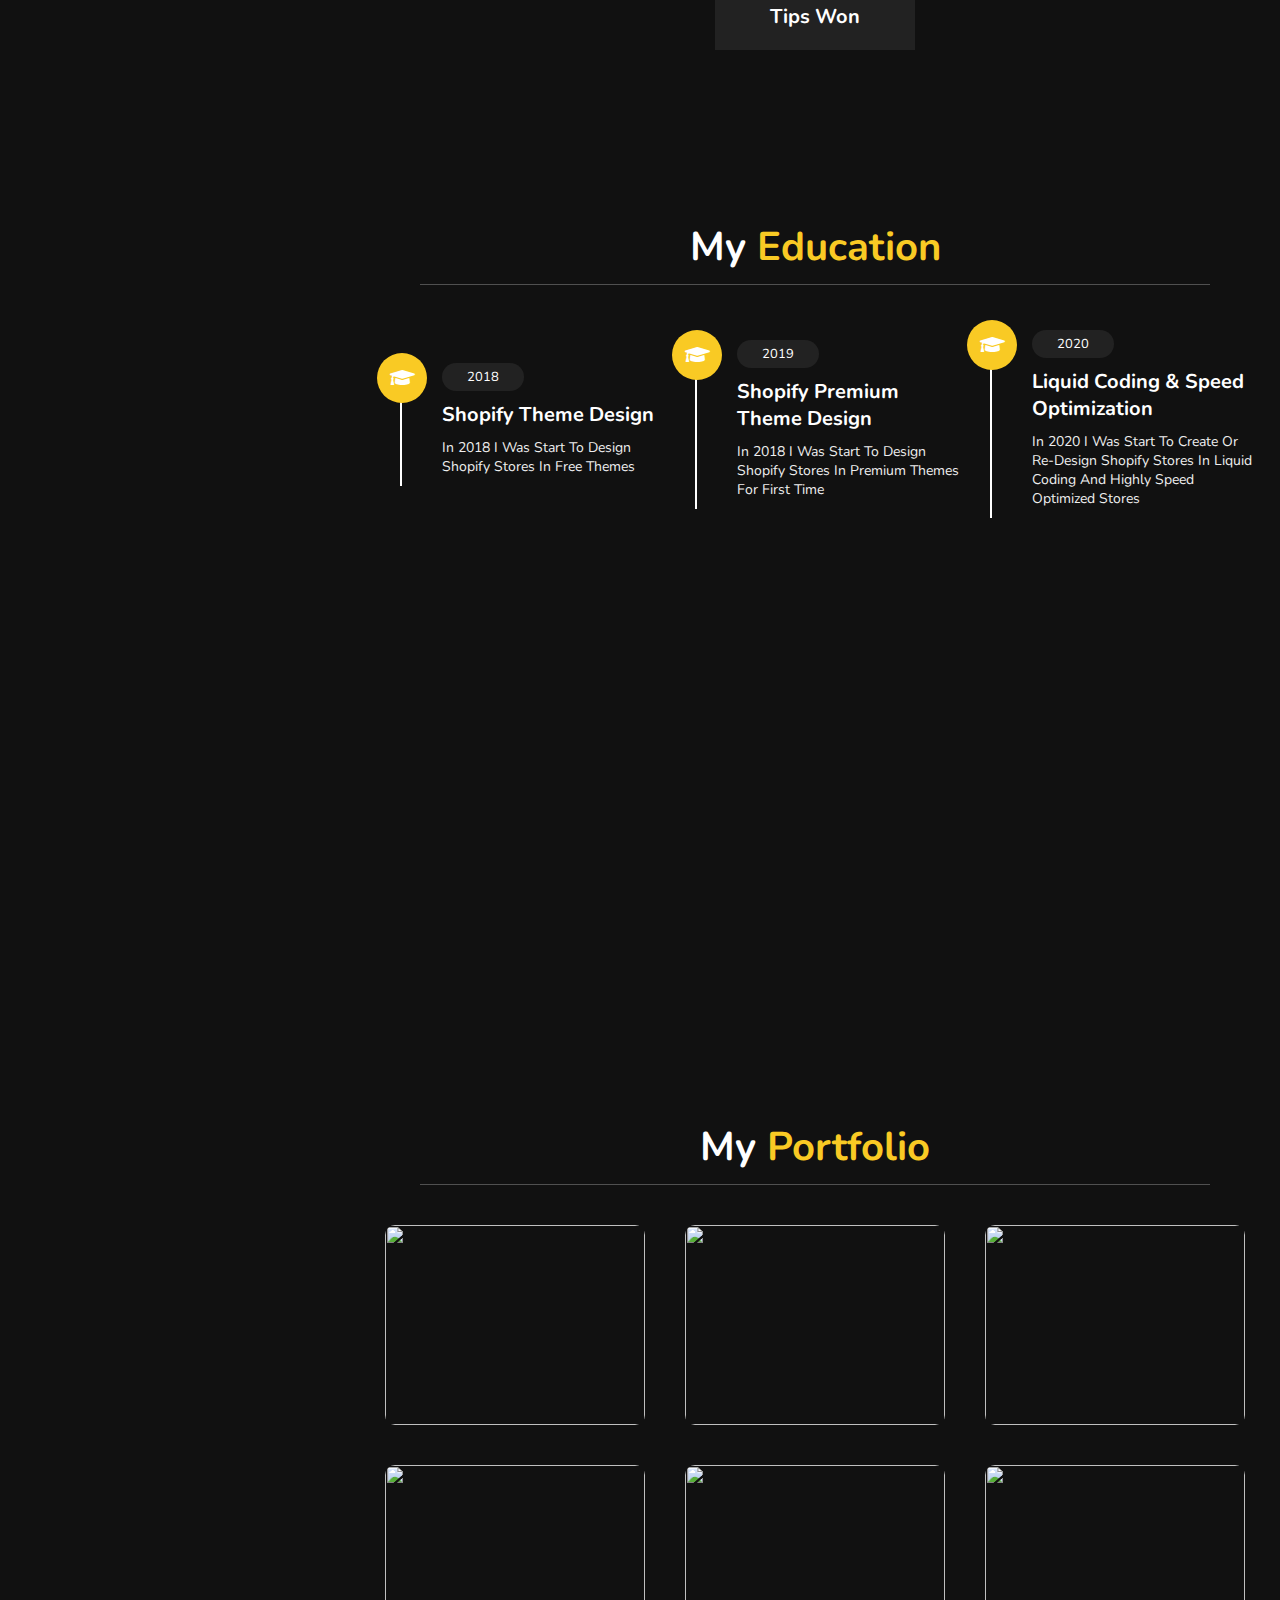
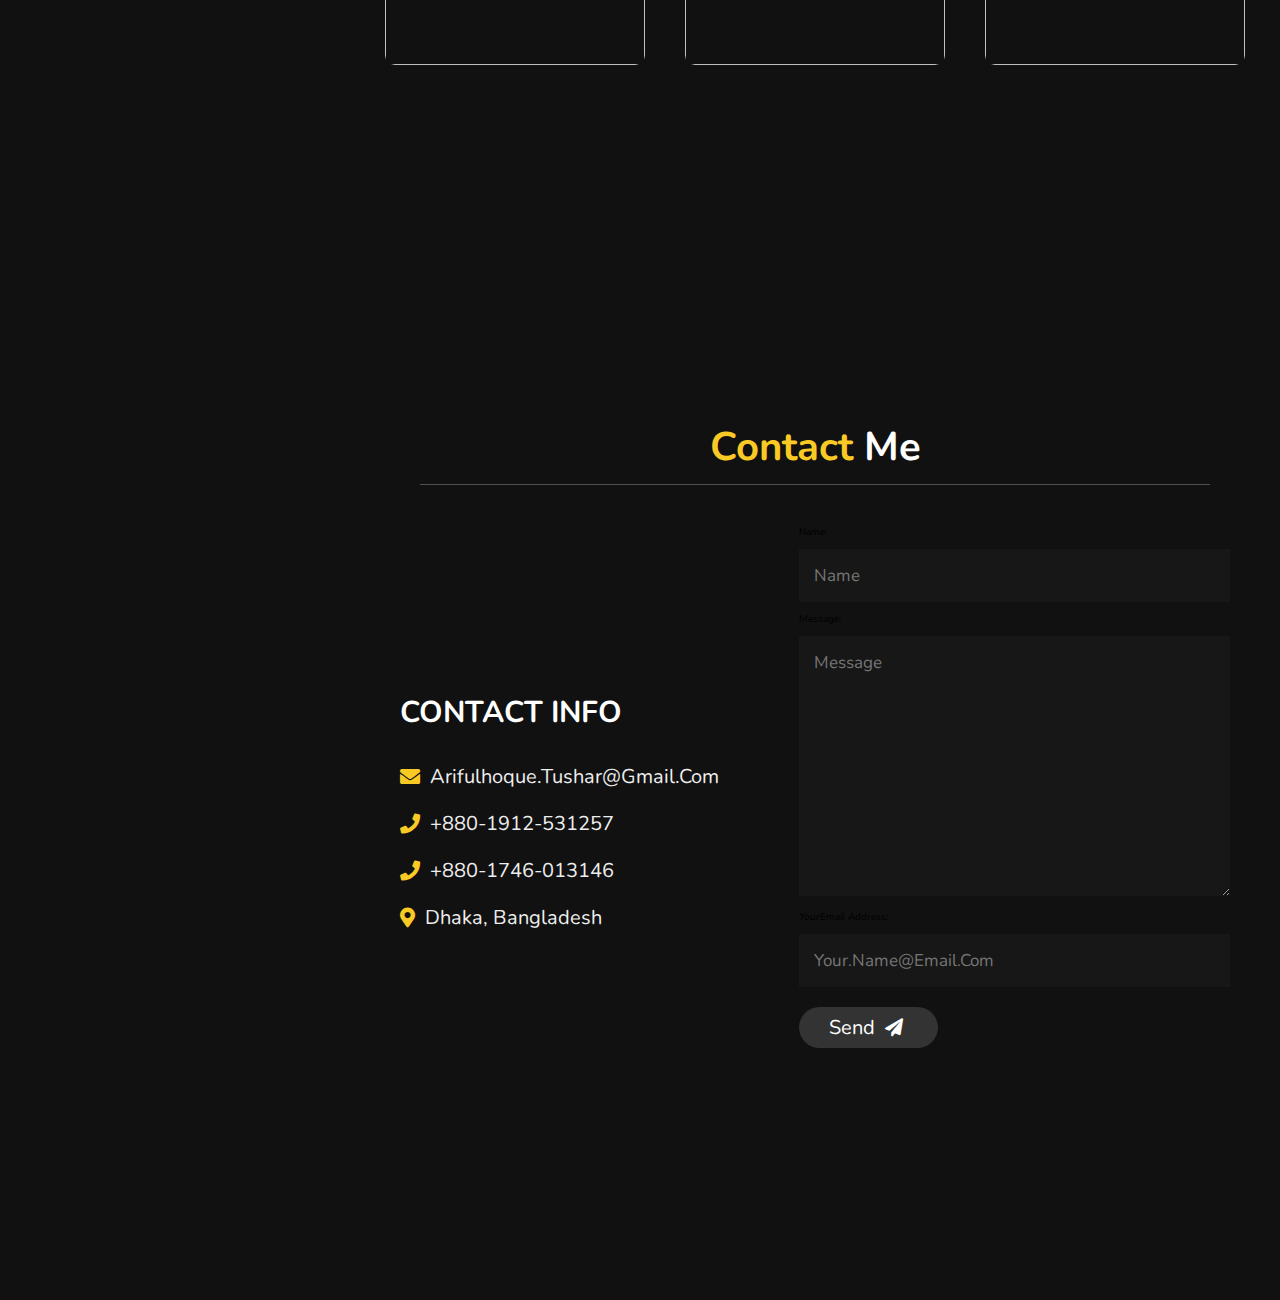
==== commit f31eda27: "Update index.html" ====
--- a/index.html
+++ b/index.html
@@ -238,8 +238,9 @@
 	   <label for="email"><em>Your</em>Email Address:</label>
 	   <input id="email" name="email" type="email" value="" 
 	   required placeholder="your.name@email.com"class="box"/>
-	   <button class="button-success pure-button button-xlarge"> <i class="fa fa-paper-plane"></i> &nbsp;Send
-	   </button>
+	   <!--button class="button-success pure-button button-xlarge"> <i class="fa fa-paper-plane"></i> &nbsp;Send
+	   </button-->
+	   <button type="submit" class="btn"> send <i class="fas fa-paper-plane"></i> </button>
     </form>
 
 </div>
@@ -271,13 +272,13 @@
 
 
 
-<script data-cfasync="false" src="form-submission-handler.js></script>
+
 <!-- jquery cdn link  -->
 <script src="https://cdnjs.cloudflare.com/ajax/libs/jquery/3.6.0/jquery.min.js"></script>
 
 <!-- custom js file link  -->
 <script src="js/script.js"></script>
-
+<script data-cfasync="false" src="form-submission-handler.js></script>
 
 </body>
 </html>